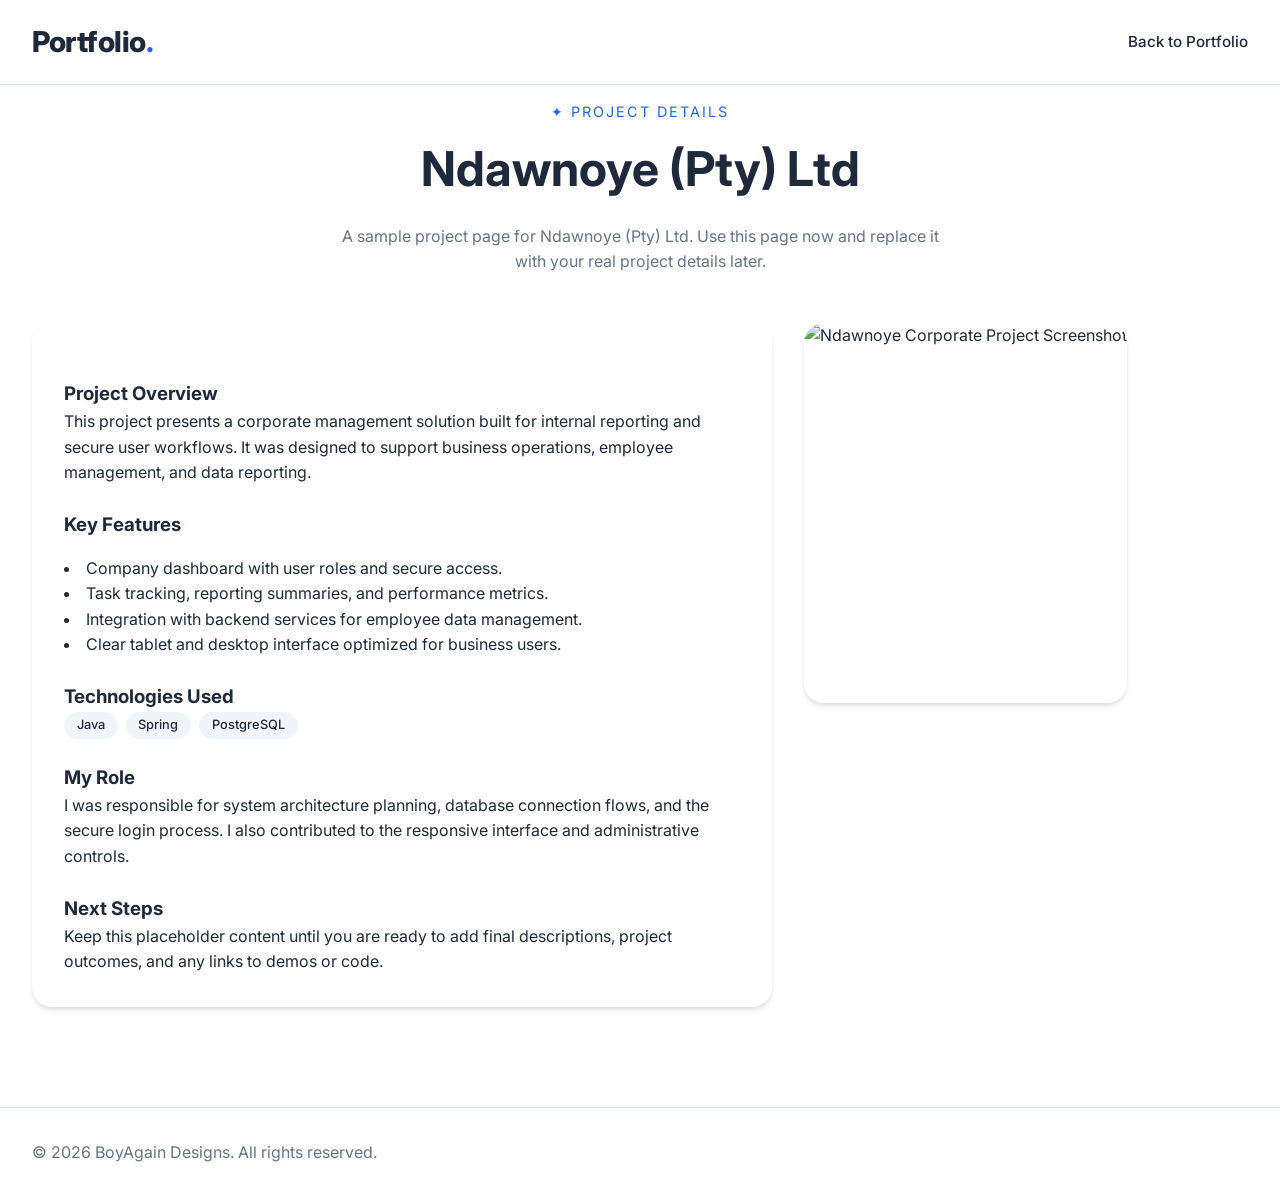
==== project-ndawnoye.html @ 711ad6ae "change" ====
<!DOCTYPE html>
<html lang="en">
<head>
    <meta charset="UTF-8">
    <meta name="viewport" content="width=device-width, initial-scale=1.0">
    <title>Ndawnoye (Pty) Ltd · Project Detail</title>
    <link rel="stylesheet" href="styles.css">
    <link rel="stylesheet" href="https://cdnjs.cloudflare.com/ajax/libs/font-awesome/6.4.0/css/all.min.css">
    <link href="https://fonts.googleapis.com/css2?family=Inter:wght@300;400;500;600;700;800&display=swap" rel="stylesheet">
</head>
<body>
    <nav class="navbar">
        <div class="nav-container">
            <a href="index.html" class="logo-text">Portfolio<span class="logo-dot">.</span></a>
            <ul class="nav-menu">
                <li><a href="index.html#portfolio" class="nav-link">Back to Portfolio</a></li>
            </ul>
        </div>
    </nav>

    <section class="section project-detail">
        <div class="container">
            <div class="section-header">
                <span class="section-subtitle">✦ PROJECT DETAILS</span>
                <h2 class="section-title">Ndawnoye (Pty) Ltd</h2>
                <p class="section-description">A sample project page for Ndawnoye (Pty) Ltd. Use this page now and replace it with your real project details later.</p>
            </div>

            <div class="project-detail-grid">
                <div class="project-detail-card">
                    <h3>Project Overview</h3>
                    <p>This project presents a corporate management solution built for internal reporting and secure user workflows. It was designed to support business operations, employee management, and data reporting.</p>

                    <h3>Key Features</h3>
                    <ul>
                        <li>Company dashboard with user roles and secure access.</li>
                        <li>Task tracking, reporting summaries, and performance metrics.</li>
                        <li>Integration with backend services for employee data management.</li>
                        <li>Clear tablet and desktop interface optimized for business users.</li>
                    </ul>

                    <h3>Technologies Used</h3>
                    <div class="project-tech">
                        <span>Java</span>
                        <span>Spring</span>
                        <span>PostgreSQL</span>
                    </div>

                    <h3>My Role</h3>
                    <p>I was responsible for system architecture planning, database connection flows, and the secure login process. I also contributed to the responsive interface and administrative controls.</p>

                    <h3>Next Steps</h3>
                    <p>Keep this placeholder content until you are ready to add final descriptions, project outcomes, and any links to demos or code.</p>
                </div>

                <div class="project-detail-image">
                    <img src="https://images.unsplash.com/photo-1486406146926-c627a92ad1ab?ixlib=rb-4.0.3&auto=format&fit=crop&w=1200&q=80" alt="Ndawnoye Corporate Project Screenshot">
                </div>
            </div>
        </div>
    </section>

    <footer class="footer">
        <div class="container">
            <div class="footer-content">
                <p>© 2026 BoyAgain Designs. All rights reserved.</p>
            </div>
        </div>
    </footer>
</body>
</html>
---- styles.css ----
/* ===== VARIABLES - Light Theme ===== */
:root {
    --primary: #2563eb;
    --primary-dark: #1d4ed8;
    --secondary: #7c3aed;
    --accent: #db2777;
    --dark: #1e293b;
    --darker: #0f172a;
    --light: #f8fafc;
    --white: #ffffff;
    --gray-100: #f1f5f9;
    --gray-200: #e2e8f0;
    --gray-300: #cbd5e1;
    --gray-400: #94a3b8;
    --gray-500: #64748b;
    --shadow-sm: 0 1px 2px 0 rgb(0 0 0 / 0.05);
    --shadow: 0 4px 6px -1px rgb(0 0 0 / 0.1), 0 2px 4px -2px rgb(0 0 0 / 0.1);
    --shadow-lg: 0 20px 25px -5px rgb(0 0 0 / 0.1), 0 8px 10px -6px rgb(0 0 0 / 0.1);
    --transition: all 0.3s ease;
}

/* ===== RESET & BASE ===== */
* {
    margin: 0;
    padding: 0;
    box-sizing: border-box;
}

html {
    scroll-behavior: smooth;
}

body {
    font-family: 'Inter', sans-serif;
    background: var(--white);
    color: var(--dark);
    line-height: 1.6;
    overflow-x: hidden;
}

/* ===== NAVIGATION ===== */
.navbar {
    position: fixed;
    top: 0;
    left: 0;
    width: 100%;
    z-index: 1000;
    padding: 1.2rem 0;
    transition: var(--transition);
    background: rgba(255, 255, 255, 0.9);
    backdrop-filter: blur(10px);
    border-bottom: 1px solid var(--gray-200);
}

.navbar.scrolled {
    padding: 0.8rem 0;
    background: rgba(255, 255, 255, 0.98);
    box-shadow: var(--shadow);
}

.nav-container {
    max-width: 1280px;
    margin: 0 auto;
    padding: 0 2rem;
    display: flex;
    justify-content: space-between;
    align-items: center;
}

.logo-text {
    font-size: 1.8rem;
    font-weight: 800;
    color: var(--dark);
    text-decoration: none;
    letter-spacing: -0.5px;
}

.logo-dot {
    color: var(--primary);
}

.nav-menu {
    display: flex;
    gap: 2.5rem;
    list-style: none;
}

.nav-link {
    color: var(--dark);
    text-decoration: none;
    font-weight: 500;
    font-size: 0.95rem;
    transition: var(--transition);
    position: relative;
    padding: 0.5rem 0;
}

.nav-link::after {
    content: '';
    position: absolute;
    bottom: 0;
    left: 0;
    width: 0;
    height: 2px;
    background: var(--primary);
    transition: width 0.3s ease;
}

.nav-link:hover::after,
.nav-link.active::after {
    width: 100%;
}

.nav-toggle {
    display: none;
    flex-direction: column;
    cursor: pointer;
}

.bar {
    width: 25px;
    height: 3px;
    background: var(--dark);
    margin: 3px 0;
    transition: var(--transition);
}

/* ===== SECTIONS ===== */
.section {
    min-height: 100vh;
    padding: 100px 0;
    position: relative;
}

.container {
    max-width: 1280px;
    margin: 0 auto;
    padding: 0 2rem;
}

/* ===== HERO SECTION WITH BACKGROUND IMAGE ===== */
.hero {
    min-height: 100vh;
    display: flex;
    align-items: center;
    position: relative;
    background: linear-gradient(rgba(0, 0, 0, 0.6), rgba(0, 0, 0, 0.7)), 
                url('https://images.unsplash.com/photo-1498050108023-c5249f4df085?ixlib=rb-4.0.3&auto=format&fit=crop&w=2072&q=80');
    background-size: cover;
    background-position: center;
    background-attachment: fixed; /* Creates parallax effect */
    color: white;
    padding: 0;
    animation: none; /* Remove fade animation for hero */
}

.hero::before {
    content: '';
    position: absolute;
    top: 0;
    left: 0;
    right: 0;
    bottom: 0;
    background: radial-gradient(circle at 30% 50%, rgba(37, 99, 235, 0.2), transparent 50%);
    pointer-events: none;
}

.hero .container {
    position: relative;
    z-index: 2;
}

.hero-content {
    max-width: 800px;
}

.hero .hero-greeting {
    color: var(--primary);
    background: rgba(255, 255, 255, 0.1);
    backdrop-filter: blur(10px);
    display: inline-block;
    padding: 0.5rem 1.5rem;
    border-radius: 50px;
    margin-bottom: 1.5rem;
    border: 1px solid rgba(255, 255, 255, 0.2);
}

.hero .title-line:first-child {
    color: white;
    text-shadow: 2px 2px 4px rgba(0, 0, 0, 0.3);
}

.hero .gradient-text {
    background: linear-gradient(135deg, #60a5fa, #c084fc, #f9a8d4);
    -webkit-background-clip: text;
    background-clip: text;
    -webkit-text-fill-color: transparent;
    color: transparent;
}

.hero .hero-subtitle {
    color: rgba(255, 255, 255, 0.9);
    text-shadow: 1px 1px 2px rgba(0, 0, 0, 0.3);
}

.hero .btn-primary {
    background: var(--primary);
    color: white;
    border: none;
    box-shadow: 0 10px 20px -5px rgba(0, 0, 0, 0.3);
}

.hero .btn-outline {
    background: rgba(255, 255, 255, 0.1);
    backdrop-filter: blur(10px);
    color: white;
    border: 2px solid rgba(255, 255, 255, 0.3);
}

.hero .btn-outline:hover {
    background: white;
    color: var(--dark);
    border-color: white;
}

.hero .social-icon {
    background: rgba(255, 255, 255, 0.1);
    backdrop-filter: blur(10px);
    border: 1px solid rgba(255, 255, 255, 0.2);
    color: white;
}

.hero .social-icon:hover {
    background: var(--primary);
    border-color: var(--primary);
    transform: translateY(-3px);
}

/* Override any white backgrounds in hero */
.hero .hero-social {
    margin-top: 2rem;
}

.btn {
    padding: 0.9rem 2rem;
    border-radius: 50px;
    text-decoration: none;
    font-weight: 600;
    transition: var(--transition);
    display: inline-flex;
    align-items: center;
    gap: 0.5rem;
    border: none;
    cursor: pointer;
    font-family: inherit;
    font-size: 1rem;
}

.btn-primary {
    background: var(--primary);
    color: white;
    box-shadow: var(--shadow);
}

.btn-primary:hover {
    background: var(--primary-dark);
    transform: translateY(-2px);
    box-shadow: var(--shadow-lg);
}

.btn-outline {
    background: transparent;
    color: var(--dark);
    border: 2px solid var(--gray-300);
}

.btn-outline:hover {
    border-color: var(--primary);
    color: var(--primary);
}

.btn-full {
    width: 100%;
    justify-content: center;
}

.hero-social {
    display: flex;
    gap: 1rem;
}

.social-icon {
    width: 40px;
    height: 40px;
    border-radius: 50%;
    background: var(--white);
    border: 1px solid var(--gray-200);
    display: flex;
    align-items: center;
    justify-content: center;
    color: var(--gray-500);
    text-decoration: none;
    transition: var(--transition);
}

.social-icon:hover {
    background: var(--primary);
    color: white;
    border-color: var(--primary);
    transform: translateY(-3px);
}

/* ===== SECTION HEADERS ===== */
.section-header {
    text-align: center;
    margin-bottom: 3rem;
}

.section-subtitle {
    font-size: 0.9rem;
    letter-spacing: 2px;
    color: var(--primary);
    display: block;
    margin-bottom: 0.5rem;
}

.section-title {
    font-size: clamp(2rem, 4vw, 3rem);
    font-weight: 700;
    color: var(--dark);
    margin-bottom: 1rem;
}

.section-description {
    color: var(--gray-500);
    max-width: 600px;
    margin: 0 auto;
}

/* ===== ABOUT SECTION ===== */
.about {
    background: var(--white);
}

.about-grid {
    display: grid;
    grid-template-columns: 2fr 1fr;
    gap: 3rem;
    margin-top: 2rem;
}

.about-paragraph {
    font-size: 1.1rem;
    color: var(--gray-500);
    margin-bottom: 2rem;
    line-height: 1.8;
}

.tech-stack {
    display: flex;
    flex-wrap: wrap;
    gap: 0.8rem;
}

.tech-tag {
    background: var(--gray-100);
    color: var(--gray-600);
    padding: 0.5rem 1.2rem;
    border-radius: 50px;
    font-size: 0.9rem;
    font-weight: 500;
    transition: var(--transition);
    border: 1px solid var(--gray-200);
}

.tech-tag:hover {
    background: var(--primary);
    color: white;
    border-color: var(--primary);
}

.expertise-grid {
    display: grid;
    grid-template-columns: 1fr;
    gap: 1.5rem;
}

.expertise-card {
    background: var(--gray-100);
    padding: 2rem;
    border-radius: 20px;
    transition: var(--transition);
}

.expertise-card:hover {
    transform: translateY(-5px);
    box-shadow: var(--shadow-lg);
}

.expertise-icon {
    font-size: 2rem;
    color: var(--primary);
    margin-bottom: 1rem;
}

.expertise-card h3 {
    font-size: 1.2rem;
    margin-bottom: 1rem;
    color: var(--dark);
}

.expertise-card ul {
    list-style: none;
}

.expertise-card li {
    color: var(--gray-500);
    margin-bottom: 0.5rem;
    font-size: 0.95rem;
    display: flex;
    align-items: center;
    gap: 0.5rem;
}

.expertise-card li::before {
    content: "•";
    color: var(--primary);
    font-weight: bold;
}

/* ===== PORTFOLIO SECTION ===== */
.portfolio {
    background: var(--gray-100);
}

.portfolio-grid {
    display: grid;
    grid-template-columns: repeat(auto-fit, minmax(350px, 1fr));
    gap: 2rem;
    margin: 3rem 0;
}

.portfolio-card-link {
    display: block;
    color: inherit;
    text-decoration: none;
}

.portfolio-card {
    background: var(--white);
    border-radius: 20px;
    overflow: hidden;
    box-shadow: var(--shadow);
    transition: var(--transition);
}

.portfolio-card:hover {
    transform: translateY(-10px);
    box-shadow: var(--shadow-lg);
}

.portfolio-image {
    position: relative;
    height: 250px;
    overflow: hidden;
}

.portfolio-image img {
    width: 100%;
    height: 100%;
    object-fit: cover;
    transition: transform 0.6s ease;
}

.portfolio-card:hover .portfolio-image img {
    transform: scale(1.1);
}

.portfolio-overlay {
    position: absolute;
    top: 1rem;
    left: 1rem;
    z-index: 2;
}

.project-tag {
    background: rgba(255, 255, 255, 0.9);
    padding: 0.3rem 1rem;
    border-radius: 50px;
    font-size: 0.8rem;
    font-weight: 600;
    color: var(--primary);
    box-shadow: var(--shadow);
}

.portfolio-info {
    padding: 1.5rem;
}

.portfolio-info h3 {
    font-size: 1.3rem;
    margin-bottom: 0.5rem;
    color: var(--dark);
}

.portfolio-info p {
    color: var(--gray-500);
    font-size: 0.95rem;
    margin-bottom: 1rem;
    line-height: 1.6;
}

.project-tech {
    display: flex;
    flex-wrap: wrap;
    gap: 0.5rem;
}

.project-tech span {
    background: var(--gray-100);
    color: var(--gray-600);
    padding: 0.2rem 0.8rem;
    border-radius: 50px;
    font-size: 0.8rem;
    font-weight: 500;
}

.portfolio-cta {
    text-align: center;
    margin-top: 3rem;
}

.project-detail-grid {
    display: grid;
    gap: 2rem;
    margin-top: 2rem;
}

@media (min-width: 880px) {
    .project-detail-grid {
        grid-template-columns: 1.25fr 0.75fr;
        align-items: start;
    }
}

.project-detail-image img {
    width: 100%;
    height: 100%;
    object-fit: cover;
    border-radius: 20px;
    box-shadow: var(--shadow);
    min-height: 380px;
}

.project-detail-card {
    background: var(--white);
    padding: 2rem;
    border-radius: 20px;
    box-shadow: var(--shadow);
}

.project-detail-card h3 {
    margin-top: 1.5rem;
}

.project-detail-card ul {
    list-style: disc inside;
    margin-top: 1rem;
    color: var(--gray-600);
}

/* ===== TIMELINE SECTION ===== */
.timeline {
    background: var(--white);
}

.timeline-container {
    max-width: 800px;
    margin: 3rem auto 0;
    position: relative;
}

.timeline-container::before {
    content: '';
    position: absolute;
    left: 20px;
    top: 0;
    width: 2px;
    height: 100%;
    background: var(--gray-300);
}

.timeline-item {
    position: relative;
    padding-left: 60px;
    margin-bottom: 3rem;
}

.timeline-marker {
    position: absolute;
    left: 12px;
    top: 0;
    width: 16px;
    height: 16px;
    border-radius: 50%;
    background: var(--primary);
    border: 3px solid var(--white);
    box-shadow: 0 0 0 2px var(--primary);
}

.timeline-content {
    background: var(--gray-100);
    padding: 1.5rem;
    border-radius: 15px;
    transition: var(--transition);
}

.timeline-content:hover {
    transform: translateX(5px);
    box-shadow: var(--shadow);
}

.timeline-date {
    display: inline-block;
    background: var(--primary);
    color: white;
    padding: 0.2rem 1rem;
    border-radius: 50px;
    font-size: 0.8rem;
    font-weight: 600;
    margin-bottom: 0.8rem;
}

.timeline-content h3 {
    font-size: 1.3rem;
    margin-bottom: 0.3rem;
    color: var(--dark);
}

.timeline-role {
    color: var(--primary);
    font-weight: 500;
    margin-bottom: 0.8rem;
}

.timeline-content p {
    color: var(--gray-500);
    line-height: 1.6;
}

/* ===== CONTACT SECTION ===== */
.contact {
    background: var(--gray-100);
}

.contact-container {
    display: grid;
    grid-template-columns: 1fr 1fr;
    gap: 3rem;
    margin-top: 2rem;
}

.contact-text {
    color: var(--gray-500);
    margin: 1.5rem 0;
    line-height: 1.8;
}

.contact-details {
    margin: 2rem 0;
}

.contact-item {
    display: flex;
    gap: 1rem;
    margin-bottom: 1.5rem;
    align-items: flex-start;
}

.contact-item i {
    width: 40px;
    height: 40px;
    background: var(--white);
    border-radius: 50%;
    display: flex;
    align-items: center;
    justify-content: center;
    color: var(--primary);
    font-size: 1.2rem;
    box-shadow: var(--shadow);
}

.contact-item h4 {
    font-size: 1rem;
    margin-bottom: 0.2rem;
    color: var(--dark);
}

.contact-item p {
    color: var(--gray-500);
}

.contact-social {
    display: flex;
    gap: 1rem;
}

.social-circle {
    width: 45px;
    height: 45px;
    border-radius: 50%;
    background: var(--white);
    display: flex;
    align-items: center;
    justify-content: center;
    color: var(--gray-500);
    text-decoration: none;
    transition: var(--transition);
    box-shadow: var(--shadow);
}

.social-circle:hover {
    background: var(--primary);
    color: white;
    transform: translateY(-3px);
}

.contact-form {
    background: var(--white);
    padding: 2.5rem;
    border-radius: 30px;
    box-shadow: var(--shadow-lg);
}

.contact-form h3 {
    font-size: 1.5rem;
    margin-bottom: 2rem;
    color: var(--dark);
}

.form-group {
    position: relative;
    margin-bottom: 1.5rem;
}

.form-group input,
.form-group textarea {
    width: 100%;
    padding: 1rem;
    background: var(--gray-100);
    border: 1px solid var(--gray-200);
    border-radius: 15px;
    color: var(--dark);
    font-family: inherit;
    font-size: 1rem;
    transition: var(--transition);
}

.form-group label {
    position: absolute;
    left: 1rem;
    top: 1rem;
    color: var(--gray-400);
    transition: var(--transition);
    pointer-events: none;
}

.form-group input:focus,
.form-group textarea:focus,
.form-group input:valid,
.form-group textarea:valid {
    border-color: var(--primary);
    outline: none;
    background: var(--white);
}

.form-group input:focus ~ label,
.form-group textarea:focus ~ label,
.form-group input:valid ~ label,
.form-group textarea:valid ~ label {
    top: -0.5rem;
    left: 0.8rem;
    font-size: 0.8rem;
    padding: 0 0.5rem;
    background: var(--white);
    color: var(--primary);
}

/* ===== FOOTER ===== */
.footer {
    background: var(--white);
    padding: 2rem 0;
    border-top: 1px solid var(--gray-200);
}

.footer-content {
    display: flex;
    justify-content: space-between;
    align-items: center;
    flex-wrap: wrap;
    gap: 1rem;
    color: var(--gray-500);
}

.footer-credit i {
    color: var(--accent);
}

/* ===== RESPONSIVE DESIGN ===== */
@media (max-width: 968px) {
    .about-grid {
        grid-template-columns: 1fr;
    }
    
    .contact-container {
        grid-template-columns: 1fr;
    }
}

@media (max-width: 768px) {
    .nav-menu {
        position: fixed;
        top: 70px;
        left: -100%;
        width: 100%;
        height: calc(100vh - 70px);
        background: var(--white);
        flex-direction: column;
        align-items: center;
        justify-content: center;
        transition: 0.3s;
        box-shadow: var(--shadow);
    }

    .nav-menu.active {
        left: 0;
    }

    .nav-toggle {
        display: flex;
    }

    .nav-toggle.active .bar:nth-child(1) {
        transform: rotate(45deg) translate(5px, 5px);
    }

    .nav-toggle.active .bar:nth-child(2) {
        opacity: 0;
    }

    .nav-toggle.active .bar:nth-child(3) {
        transform: rotate(-45deg) translate(7px, -6px);
    }

    .portfolio-grid {
        grid-template-columns: 1fr;
    }

    .hero-cta {
        flex-direction: column;
    }

    .btn {
        width: 100%;
        justify-content: center;
    }
}

@media (max-width: 480px) {
    .container {
        padding: 0 1rem;
    }

    .footer-content {
        flex-direction: column;
        text-align: center;
    }

    .timeline-container::before {
        left: 10px;
    }

    .timeline-item {
        padding-left: 40px;
    }

    .timeline-marker {
        left: 2px;
    }
}

/* ===== ANIMATIONS ===== */
@keyframes fadeIn {
    from {
        opacity: 0;
        transform: translateY(20px);
    }
    to {
        opacity: 1;
        transform: translateY(0);
    }
}

.section {
    animation: fadeIn 1s ease-out;
}

/* ===== SCROLLBAR ===== */
::-webkit-scrollbar {
    width: 10px;
}

::-webkit-scrollbar-track {
    background: var(--gray-100);
}

::-webkit-scrollbar-thumb {
    background: var(--gray-400);
    border-radius: 5px;
}

::-webkit-scrollbar-thumb:hover {
    background: var(--primary);
}

/* Mobile adjustments for hero background */
@media (max-width: 768px) {
    .hero {
        background-attachment: scroll; /* Disable parallax on mobile */
        background-position: 70% center;
    }
    
    .hero .hero-greeting {
        font-size: 0.8rem;
    }
    
    .hero .title-line {
        font-size: clamp(2rem, 8vw, 3rem);
    }
}


/* ===== ABOUT SECTION WITH IMAGE LEFT ===== */
/* ===== ABOUT SECTION WITH GREY TEXTURE BACKGROUND ===== */
.about {
    background: #f5f7fa; /* Light grey base */
    position: relative;
    overflow: hidden;
}

/* Subtle noise/texture overlay */
.about::before {
    content: '';
    position: absolute;
    top: 0;
    left: 0;
    right: 0;
    bottom: 0;
    background-image: 
        radial-gradient(circle at 20% 30%, rgba(37, 99, 235, 0.03) 0%, transparent 20%),
        radial-gradient(circle at 80% 70%, rgba(124, 58, 237, 0.03) 0%, transparent 25%),
        repeating-linear-gradient(45deg, 
            rgba(0, 0, 0, 0.01) 0px, 
            rgba(0, 0, 0, 0.01) 2px, 
            transparent 2px, 
            transparent 8px
        );
    pointer-events: none;
}

/* Optional: Add subtle grid pattern */
.about::after {
    content: '';
    position: absolute;
    top: 0;
    left: 0;
    right: 0;
    bottom: 0;
    background-image: 
        linear-gradient(rgba(0, 0, 0, 0.02) 1px, transparent 1px),
        linear-gradient(90deg, rgba(0, 0, 0, 0.02) 1px, transparent 1px);
    background-size: 30px 30px;
    pointer-events: none;
    opacity: 0.4;
}

/* Keep the content above the texture */
.about .container {
    position: relative;
    z-index: 2;
}

/* Section header styling for about section */
.about .section-header {
    position: relative;
    z-index: 2;
}

.about .section-subtitle {
    background: rgba(37, 99, 235, 0.05);
    padding: 0.3rem 1rem;
    border-radius: 50px;
    display: inline-block;
}

/* ===== ABOUT GRID LAYOUT ===== */
.about-grid {
    display: grid;
    grid-template-columns: 1fr 1.5fr;
    gap: 3rem;
    margin-top: 2rem;
    align-items: start;
    position: relative;
    z-index: 2;
}

/* Left Column - Image */
.about-image-container {
    position: relative;
    border-radius: 20px;
    overflow: hidden;
    box-shadow: var(--shadow-lg);
    transition: var(--transition);
    aspect-ratio: 1/1;
    width: 100%;
    max-width: 450px;
    margin: 0 auto;
    border: 4px solid white;
}

.profile-image {
    width: 100%;
    height: 100%;
    object-fit: cover;
    display: block;
    transition: transform 0.6s ease;
}

.about-image-container:hover .profile-image {
    transform: scale(1.05);
}

.about-image-container:hover .image-overlay {
    transform: translateY(0);
}

.image-overlay {
    position: absolute;
    bottom: 0;
    left: 0;
    right: 0;
    background: linear-gradient(to top, rgba(0,0,0,0.8), transparent);
    padding: 1.5rem;
    transform: translateY(100%);
    transition: transform 0.3s ease;
}

.image-caption {
    color: white;
    font-size: 0.9rem;
    font-weight: 500;
    letter-spacing: 1px;
    display: block;
    text-align: center;
}

/* Border effect */
.about-image-container::before {
    content: '';
    position: absolute;
    top: 10px;
    left: 10px;
    right: -10px;
    bottom: -10px;
    border: 2px solid var(--primary);
    border-radius: 20px;
    z-index: -1;
    opacity: 0.3;
    transition: var(--transition);
}

.about-image-container:hover::before {
    top: 15px;
    left: 15px;
    right: -15px;
    bottom: -15px;
    opacity: 0.6;
}

/* Right Column - Content */
.about-content {
    display: flex;
    flex-direction: column;
    gap: 2rem;
    background: rgba(255, 255, 255, 0.5);
    padding: 2rem;
    border-radius: 30px;
    backdrop-filter: blur(5px);
    border: 1px solid rgba(255, 255, 255, 0.8);
}

/* Single paragraph styling */
.about-paragraph {
    font-size: 1.1rem;
    color: var(--gray-500);
    line-height: 1.8;
    margin: 0;
    padding: 0;
}

/* Expertise Grid - 2 cards side by side */
.expertise-grid {
    display: grid;
    grid-template-columns: 1fr 1fr;
    gap: 1.5rem;
}

.expertise-card {
    background: white;
    padding: 1.5rem;
    border-radius: 20px;
    transition: var(--transition);
    box-shadow: var(--shadow-sm);
    border: 1px solid rgba(0, 0, 0, 0.03);
}

.expertise-card:hover {
    transform: translateY(-5px);
    box-shadow: var(--shadow-lg);
    border-color: var(--primary);
}

.expertise-icon {
    font-size: 2rem;
    color: var(--primary);
    margin-bottom: 1rem;
}

.expertise-card h3 {
    font-size: 1.1rem;
    margin-bottom: 1rem;
    color: var(--dark);
}

.expertise-card ul {
    list-style: none;
    padding: 0;
}

.expertise-card li {
    color: var(--gray-500);
    margin-bottom: 0.5rem;
    font-size: 0.9rem;
    display: flex;
    align-items: center;
    gap: 0.5rem;
}

.expertise-card li::before {
    content: "•";
    color: var(--primary);
    font-weight: bold;
    font-size: 1.2rem;
}

/* ===== RESPONSIVE DESIGN ===== */
@media (max-width: 968px) {
    .about-grid {
        grid-template-columns: 1fr;
        gap: 2rem;
    }
    
    .about-image-container {
        max-width: 350px;
        margin: 0 auto;
    }
    
    .expertise-grid {
        grid-template-columns: 1fr;
    }
    
    .about-content {
        padding: 1.5rem;
    }
}

@media (max-width: 480px) {
    .about-image-container {
        max-width: 280px;
    }
    
    .about-paragraph {
        font-size: 1rem;
    }
    
    .image-caption {
        font-size: 0.8rem;
    }
    
    .about-content {
        padding: 1rem;
    }
}

/* Animation */
.about-image-container,
.about-content {
    animation: fadeIn 0.8s ease-out;
}

@keyframes fadeIn {
    from {
        opacity: 0;
        transform: translateY(20px);
    }
    to {
        opacity: 1;
        transform: translateY(0);
    }
}
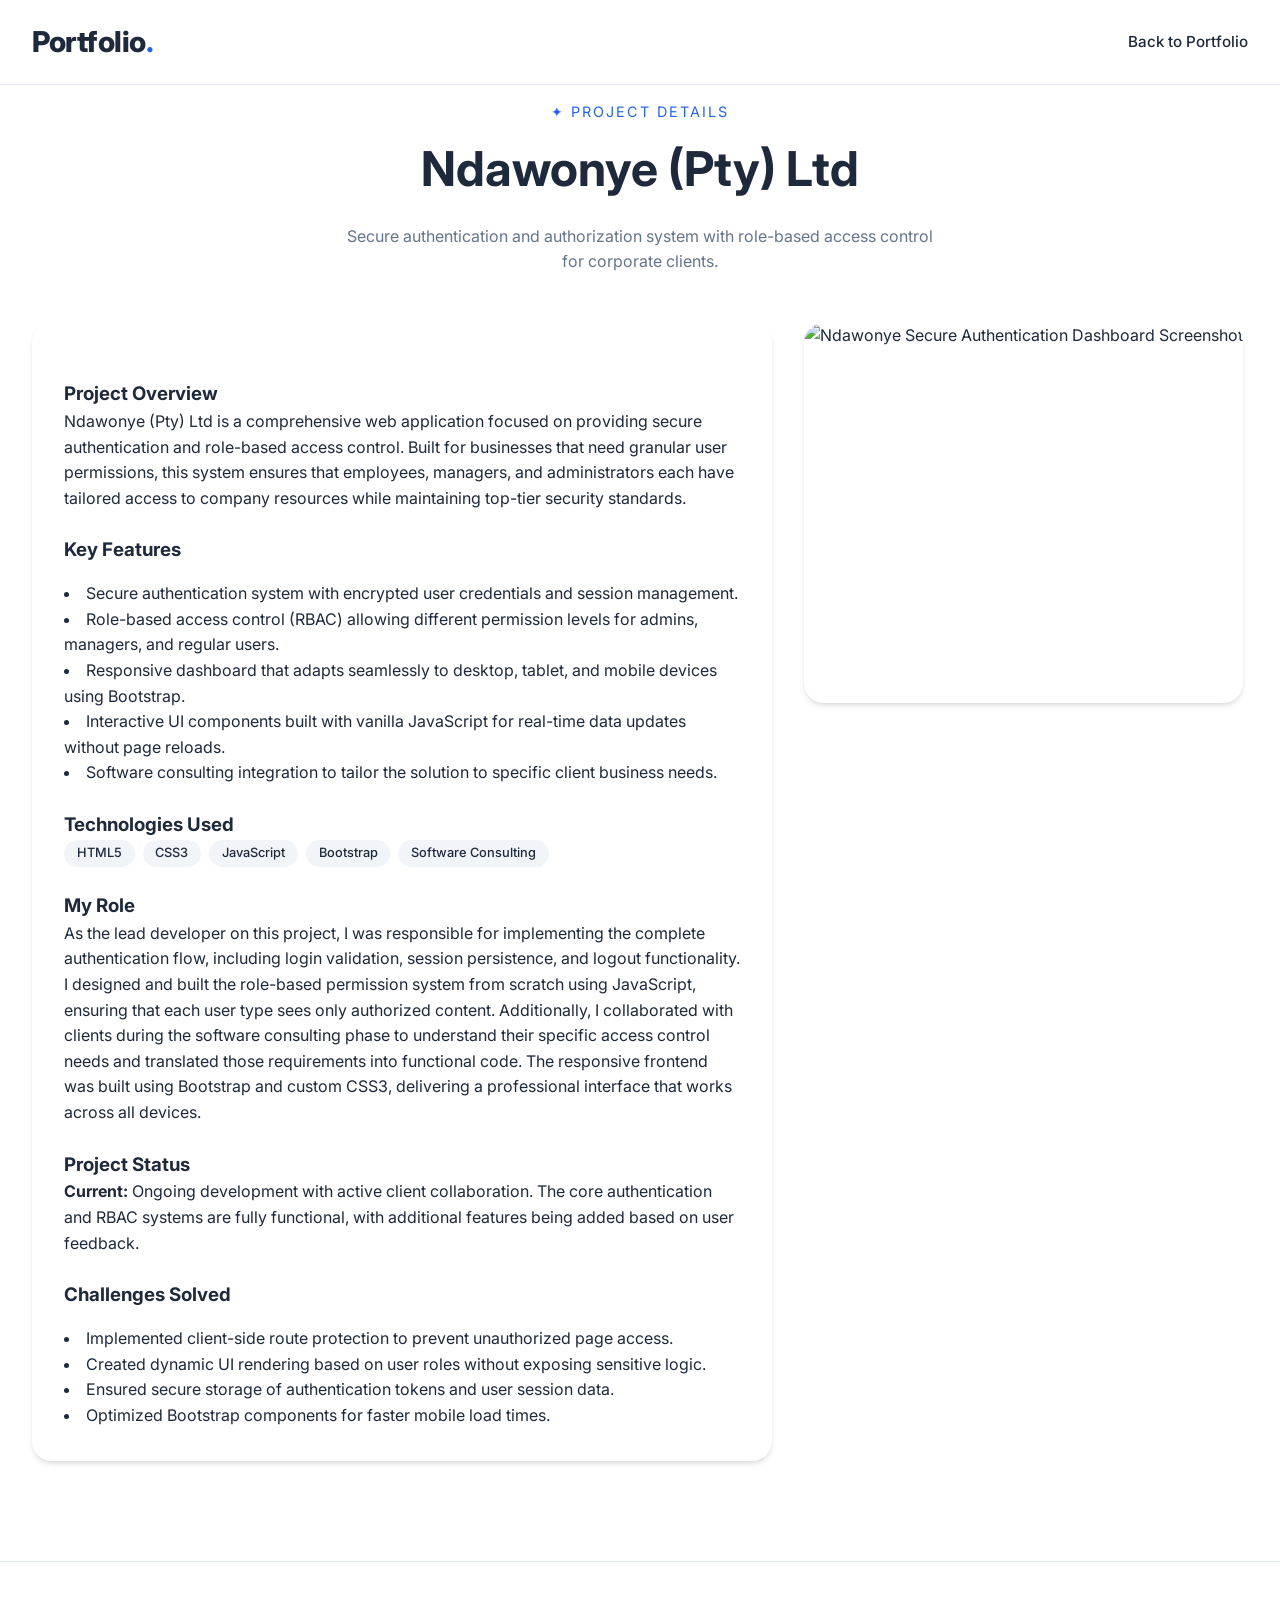
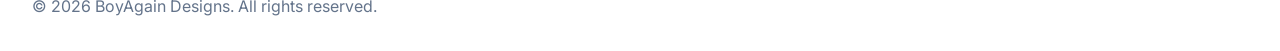
==== commit f014f70f: ":mmm" ====
--- a/project-ndawnoye.html
+++ b/project-ndawnoye.html
@@ -3,7 +3,7 @@
 <head>
     <meta charset="UTF-8">
     <meta name="viewport" content="width=device-width, initial-scale=1.0">
-    <title>Ndawnoye (Pty) Ltd · Project Detail</title>
+    <title>Ndawonye (Pty) Ltd · Secure Authentication System</title>
     <link rel="stylesheet" href="styles.css">
     <link rel="stylesheet" href="https://cdnjs.cloudflare.com/ajax/libs/font-awesome/6.4.0/css/all.min.css">
     <link href="https://fonts.googleapis.com/css2?family=Inter:wght@300;400;500;600;700;800&display=swap" rel="stylesheet">
@@ -22,39 +22,50 @@
         <div class="container">
             <div class="section-header">
                 <span class="section-subtitle">✦ PROJECT DETAILS</span>
-                <h2 class="section-title">Ndawnoye (Pty) Ltd</h2>
-                <p class="section-description">A sample project page for Ndawnoye (Pty) Ltd. Use this page now and replace it with your real project details later.</p>
+                <h2 class="section-title">Ndawonye (Pty) Ltd</h2>
+                <p class="section-description">Secure authentication and authorization system with role-based access control for corporate clients.</p>
             </div>
 
             <div class="project-detail-grid">
                 <div class="project-detail-card">
                     <h3>Project Overview</h3>
-                    <p>This project presents a corporate management solution built for internal reporting and secure user workflows. It was designed to support business operations, employee management, and data reporting.</p>
+                    <p>Ndawonye (Pty) Ltd is a comprehensive web application focused on providing secure authentication and role-based access control. Built for businesses that need granular user permissions, this system ensures that employees, managers, and administrators each have tailored access to company resources while maintaining top-tier security standards.</p>
 
                     <h3>Key Features</h3>
                     <ul>
-                        <li>Company dashboard with user roles and secure access.</li>
-                        <li>Task tracking, reporting summaries, and performance metrics.</li>
-                        <li>Integration with backend services for employee data management.</li>
-                        <li>Clear tablet and desktop interface optimized for business users.</li>
+                        <li>Secure authentication system with encrypted user credentials and session management.</li>
+                        <li>Role-based access control (RBAC) allowing different permission levels for admins, managers, and regular users.</li>
+                        <li>Responsive dashboard that adapts seamlessly to desktop, tablet, and mobile devices using Bootstrap.</li>
+                        <li>Interactive UI components built with vanilla JavaScript for real-time data updates without page reloads.</li>
+                        <li>Software consulting integration to tailor the solution to specific client business needs.</li>
                     </ul>
 
                     <h3>Technologies Used</h3>
                     <div class="project-tech">
-                        <span>Java</span>
-                        <span>Spring</span>
-                        <span>PostgreSQL</span>
+                        <span>HTML5</span>
+                        <span>CSS3</span>
+                        <span>JavaScript</span>
+                        <span>Bootstrap</span>
+                        <span>Software Consulting</span>
                     </div>
 
                     <h3>My Role</h3>
-                    <p>I was responsible for system architecture planning, database connection flows, and the secure login process. I also contributed to the responsive interface and administrative controls.</p>
+                    <p>As the lead developer on this project, I was responsible for implementing the complete authentication flow, including login validation, session persistence, and logout functionality. I designed and built the role-based permission system from scratch using JavaScript, ensuring that each user type sees only authorized content. Additionally, I collaborated with clients during the software consulting phase to understand their specific access control needs and translated those requirements into functional code. The responsive frontend was built using Bootstrap and custom CSS3, delivering a professional interface that works across all devices.</p>
 
-                    <h3>Next Steps</h3>
-                    <p>Keep this placeholder content until you are ready to add final descriptions, project outcomes, and any links to demos or code.</p>
+                    <h3>Project Status</h3>
+                    <p><strong>Current:</strong> Ongoing development with active client collaboration. The core authentication and RBAC systems are fully functional, with additional features being added based on user feedback.</p>
+                    
+                    <h3>Challenges Solved</h3>
+                    <ul>
+                        <li>Implemented client-side route protection to prevent unauthorized page access.</li>
+                        <li>Created dynamic UI rendering based on user roles without exposing sensitive logic.</li>
+                        <li>Ensured secure storage of authentication tokens and user session data.</li>
+                        <li>Optimized Bootstrap components for faster mobile load times.</li>
+                    </ul>
                 </div>
 
                 <div class="project-detail-image">
-                    <img src="https://images.unsplash.com/photo-1486406146926-c627a92ad1ab?ixlib=rb-4.0.3&auto=format&fit=crop&w=1200&q=80" alt="Ndawnoye Corporate Project Screenshot">
+                    <img src="https://images.unsplash.com/photo-1551288049-bebda4e38f71?ixlib=rb-4.0.3&auto=format&fit=crop&w=1200&q=80" alt="Ndawonye Secure Authentication Dashboard Screenshot">
                 </div>
             </div>
         </div>
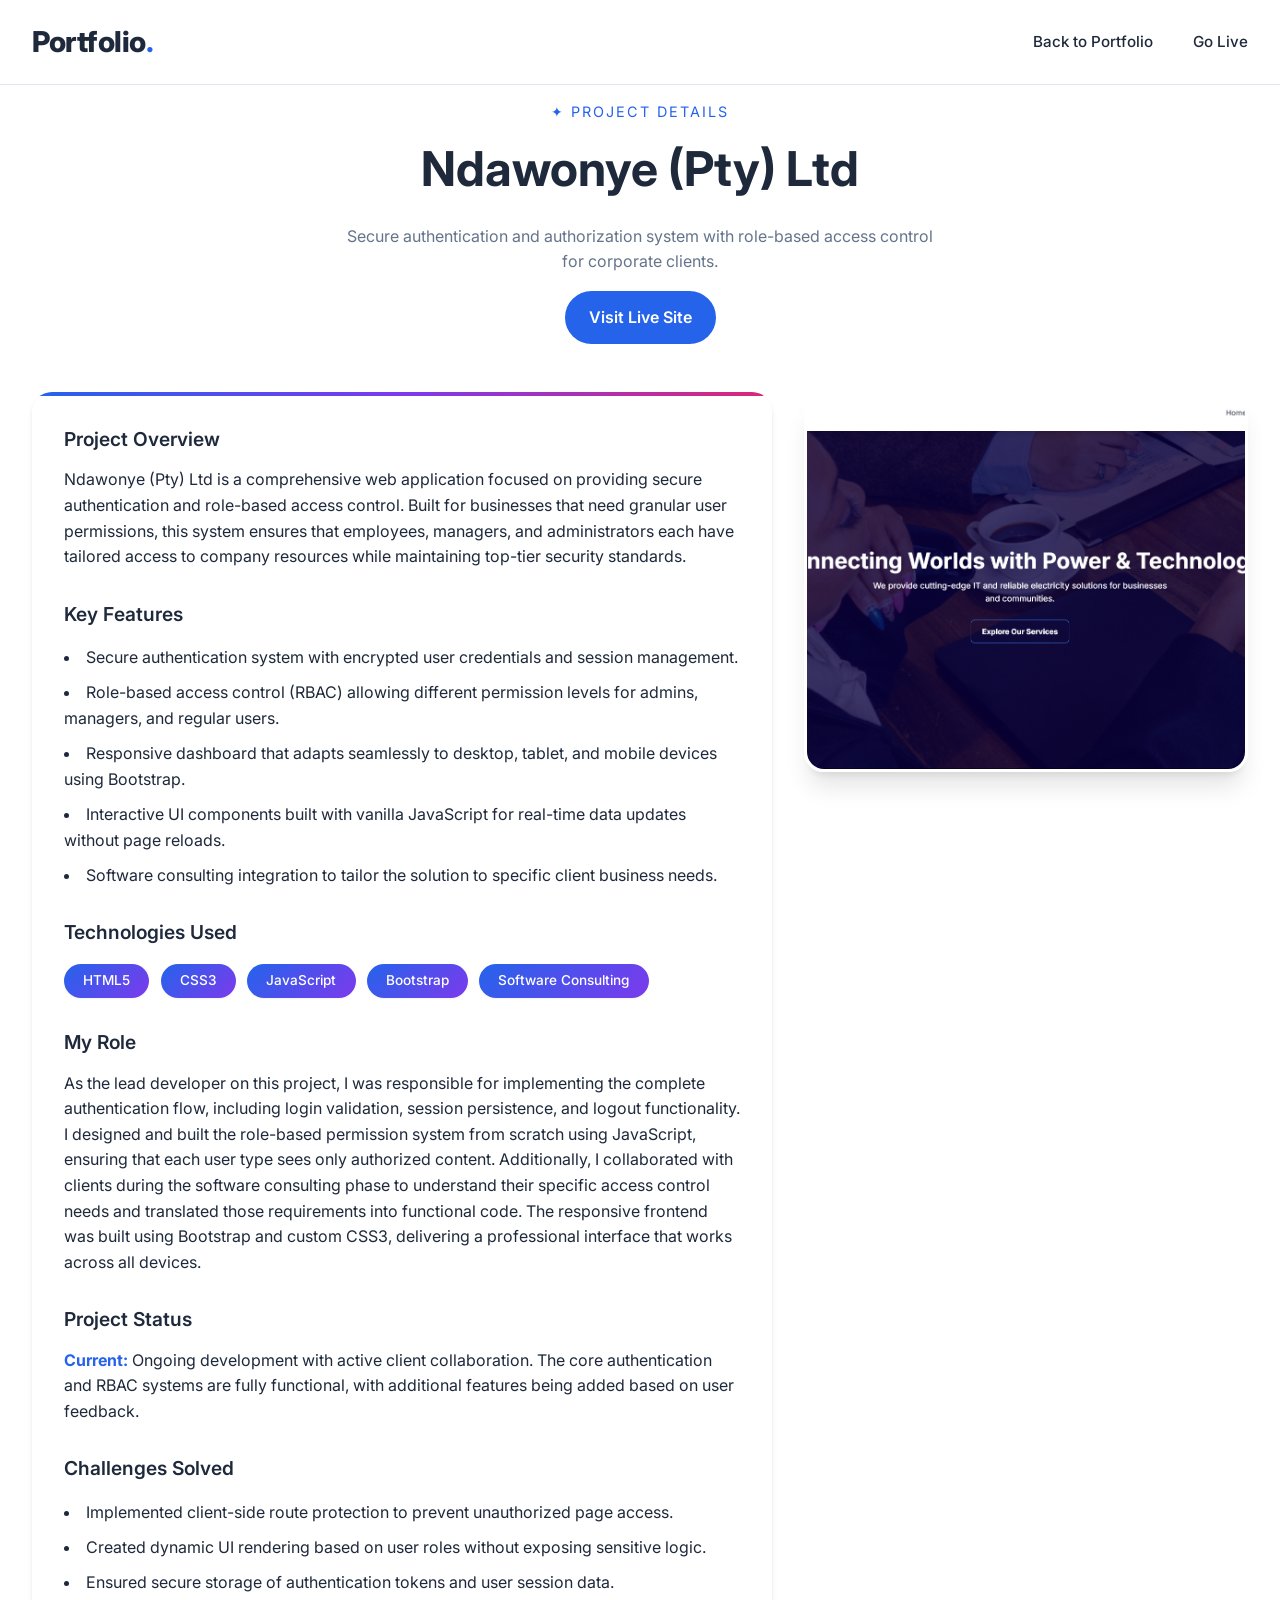
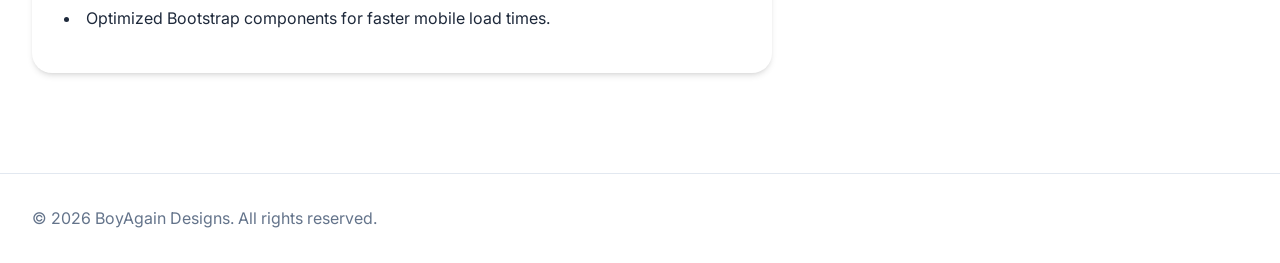
==== commit 03e653a2: "mm Co-authored-by: Copilot <copilot@github.com>" ====
--- a/project-ndawnoye.html
+++ b/project-ndawnoye.html
@@ -14,6 +14,7 @@
             <a href="index.html" class="logo-text">Portfolio<span class="logo-dot">.</span></a>
             <ul class="nav-menu">
                 <li><a href="index.html#portfolio" class="nav-link">Back to Portfolio</a></li>
+                <li><a href="https://ndawonye.tiiny.site/" target="_blank" rel="noreferrer" class="nav-link">Go Live</a></li>
             </ul>
         </div>
     </nav>
@@ -24,6 +25,7 @@
                 <span class="section-subtitle">✦ PROJECT DETAILS</span>
                 <h2 class="section-title">Ndawonye (Pty) Ltd</h2>
                 <p class="section-description">Secure authentication and authorization system with role-based access control for corporate clients.</p>
+                <p><a href="https://ndawonye.tiiny.site/" target="_blank" rel="noreferrer" class="button-link">Visit Live Site</a></p>
             </div>
 
             <div class="project-detail-grid">
@@ -65,7 +67,7 @@
                 </div>
 
                 <div class="project-detail-image">
-                    <img src="https://images.unsplash.com/photo-1551288049-bebda4e38f71?ixlib=rb-4.0.3&auto=format&fit=crop&w=1200&q=80" alt="Ndawonye Secure Authentication Dashboard Screenshot">
+                    <img src="images/ndawonye.png" alt="Ndawonye Authentication Dashboard Screenshot">
                 </div>
             </div>
         </div>
--- a/styles.css
+++ b/styles.css
@@ -111,6 +111,23 @@
     width: 100%;
 }
 
+.button-link {
+    display: inline-block;
+    margin-top: 1rem;
+    padding: 0.85rem 1.5rem;
+    background-color: var(--primary);
+    color: white;
+    border-radius: 999px;
+    text-decoration: none;
+    font-weight: 600;
+    transition: transform 0.2s ease, box-shadow 0.2s ease;
+}
+
+.button-link:hover {
+    transform: translateY(-2px);
+    box-shadow: 0 12px 24px rgba(0, 0, 0, 0.08);
+}
+
 .nav-toggle {
     display: none;
     flex-direction: column;
@@ -1217,4 +1234,178 @@
         opacity: 1;
         transform: translateY(0);
     }
+}
+
+/* ===== NDAWONYE PROJECT DETAIL PAGE ENHANCEMENTS ===== */
+
+/* Status badge styling */
+.project-status {
+    display: inline-block;
+    background: linear-gradient(135deg, #10b981, #059669);
+    color: white;
+    padding: 0.3rem 1rem;
+    border-radius: 50px;
+    font-size: 0.8rem;
+    font-weight: 600;
+    margin: 1rem 0 0.5rem 0;
+    letter-spacing: 0.5px;
+}
+
+/* Challenges section styling */
+.project-detail-card ul li {
+    margin-bottom: 0.6rem;
+    line-height: 1.6;
+}
+
+/* Add spacing between h3 headings in project detail card */
+.project-detail-card h3 {
+    margin-top: 1.8rem;
+    margin-bottom: 0.8rem;
+    font-size: 1.2rem;
+    color: var(--dark);
+    font-weight: 600;
+}
+
+.project-detail-card h3:first-of-type {
+    margin-top: 0;
+}
+
+/* Improved tech stack tags in project detail */
+.project-detail-card .project-tech {
+    display: flex;
+    flex-wrap: wrap;
+    gap: 0.7rem;
+    margin: 1rem 0 1.5rem 0;
+}
+
+.project-detail-card .project-tech span {
+    background: linear-gradient(135deg, var(--primary), var(--secondary));
+    color: white;
+    padding: 0.4rem 1.2rem;
+    border-radius: 50px;
+    font-size: 0.85rem;
+    font-weight: 500;
+    transition: var(--transition);
+    box-shadow: var(--shadow-sm);
+}
+
+.project-detail-card .project-tech span:hover {
+    transform: translateY(-2px);
+    box-shadow: var(--shadow);
+}
+
+/* Role section highlight */
+.project-detail-card p strong {
+    color: var(--primary);
+}
+
+/* Image container enhancement */
+.project-detail-image {
+    position: sticky;
+    top: 100px;
+}
+
+.project-detail-image img {
+    transition: transform 0.4s ease;
+    border: 3px solid white;
+    box-shadow: var(--shadow-lg);
+}
+
+.project-detail-image img:hover {
+    transform: scale(1.02);
+}
+
+/* Back button/link styling (for consistency) */
+.back-link {
+    display: inline-flex;
+    align-items: center;
+    gap: 0.5rem;
+    background: var(--gray-100);
+    padding: 0.6rem 1.2rem;
+    border-radius: 50px;
+    text-decoration: none;
+    color: var(--dark);
+    font-weight: 500;
+    font-size: 0.9rem;
+    transition: var(--transition);
+    margin-bottom: 2rem;
+}
+
+.back-link:hover {
+    background: var(--primary);
+    color: white;
+    transform: translateX(-5px);
+}
+
+.back-link i {
+    font-size: 0.9rem;
+}
+
+/* Mobile adjustments for project detail */
+@media (max-width: 768px) {
+    .project-detail-card {
+        padding: 1.5rem;
+    }
+    
+    .project-detail-card h3 {
+        font-size: 1.1rem;
+    }
+    
+    .project-detail-card .project-tech span {
+        padding: 0.3rem 1rem;
+        font-size: 0.75rem;
+    }
+    
+    .project-detail-image {
+        position: relative;
+        top: 0;
+    }
+}
+
+/* Subtle animation for project detail card */
+.project-detail-card {
+    animation: fadeInUp 0.5s ease-out;
+}
+
+@keyframes fadeInUp {
+    from {
+        opacity: 0;
+        transform: translateY(30px);
+    }
+    to {
+        opacity: 1;
+        transform: translateY(0);
+    }
+}
+
+/* Optional: Add a subtle gradient border to the project card */
+.project-detail-card {
+    position: relative;
+    overflow: hidden;
+}
+
+.project-detail-card::before {
+    content: '';
+    position: absolute;
+    top: 0;
+    left: 0;
+    right: 0;
+    height: 4px;
+    background: linear-gradient(90deg, var(--primary), var(--secondary), var(--accent));
+
+
+}
+
+.live-demo-badge {
+    display: inline-flex;
+    align-items: center;
+    gap: 0.5rem;
+    margin-top: 0.75rem;
+    font-size: 0.75rem;
+    color: #6366f1;
+    font-weight: 500;
+}
+
+.live-demo-badge i {
+    font-size: 0.7rem;
 }
